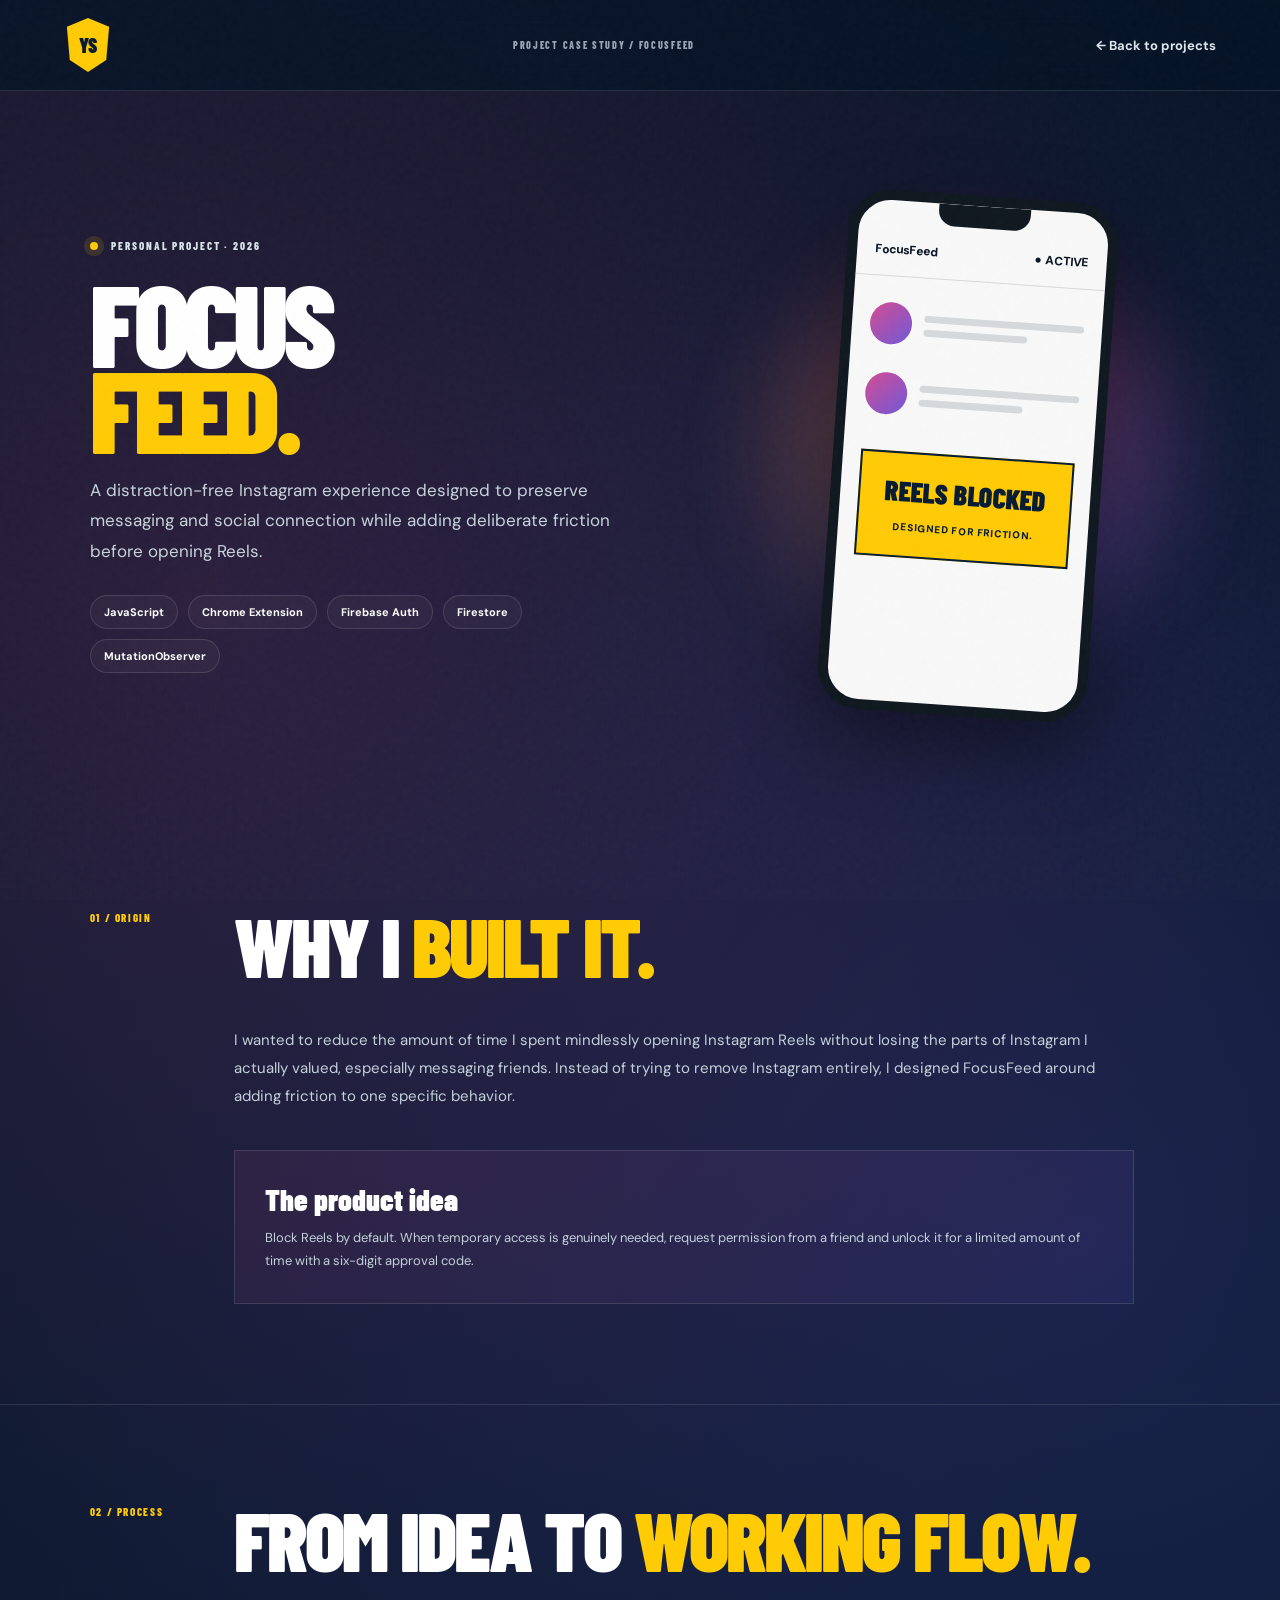
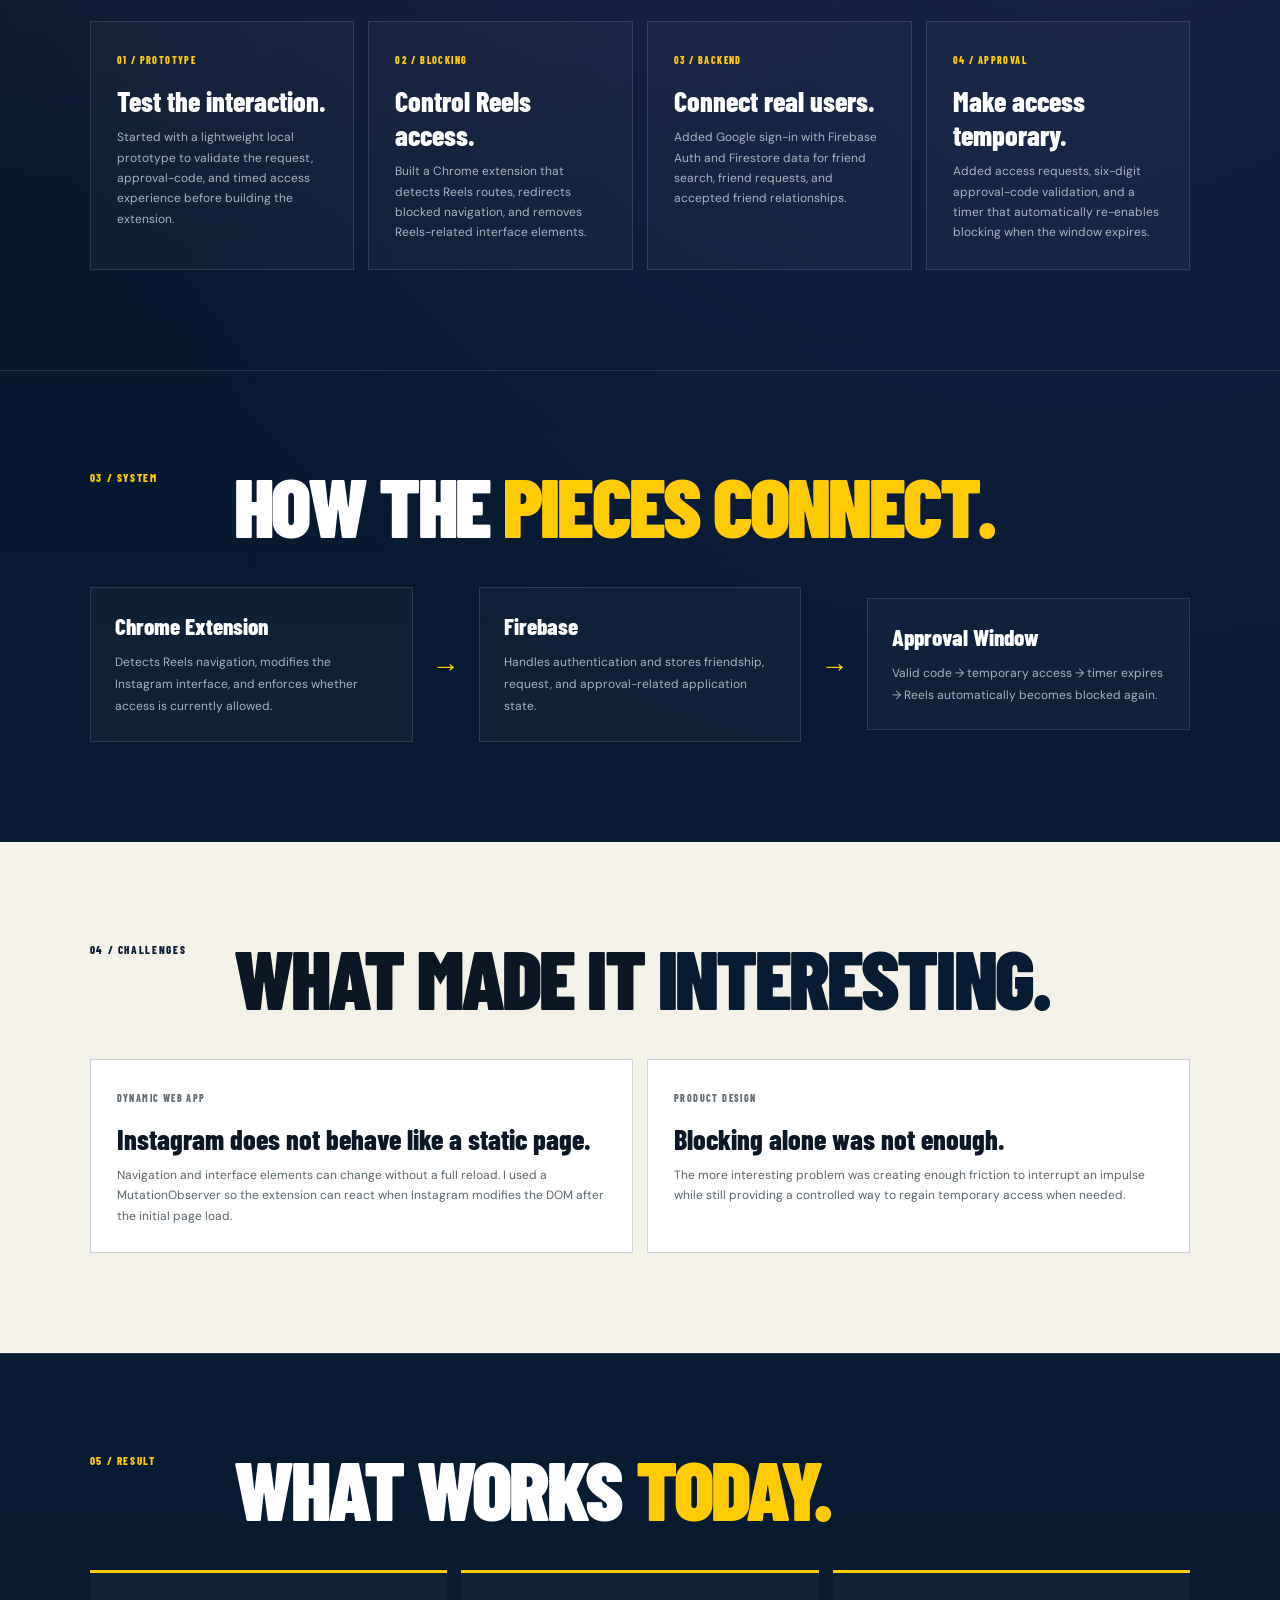
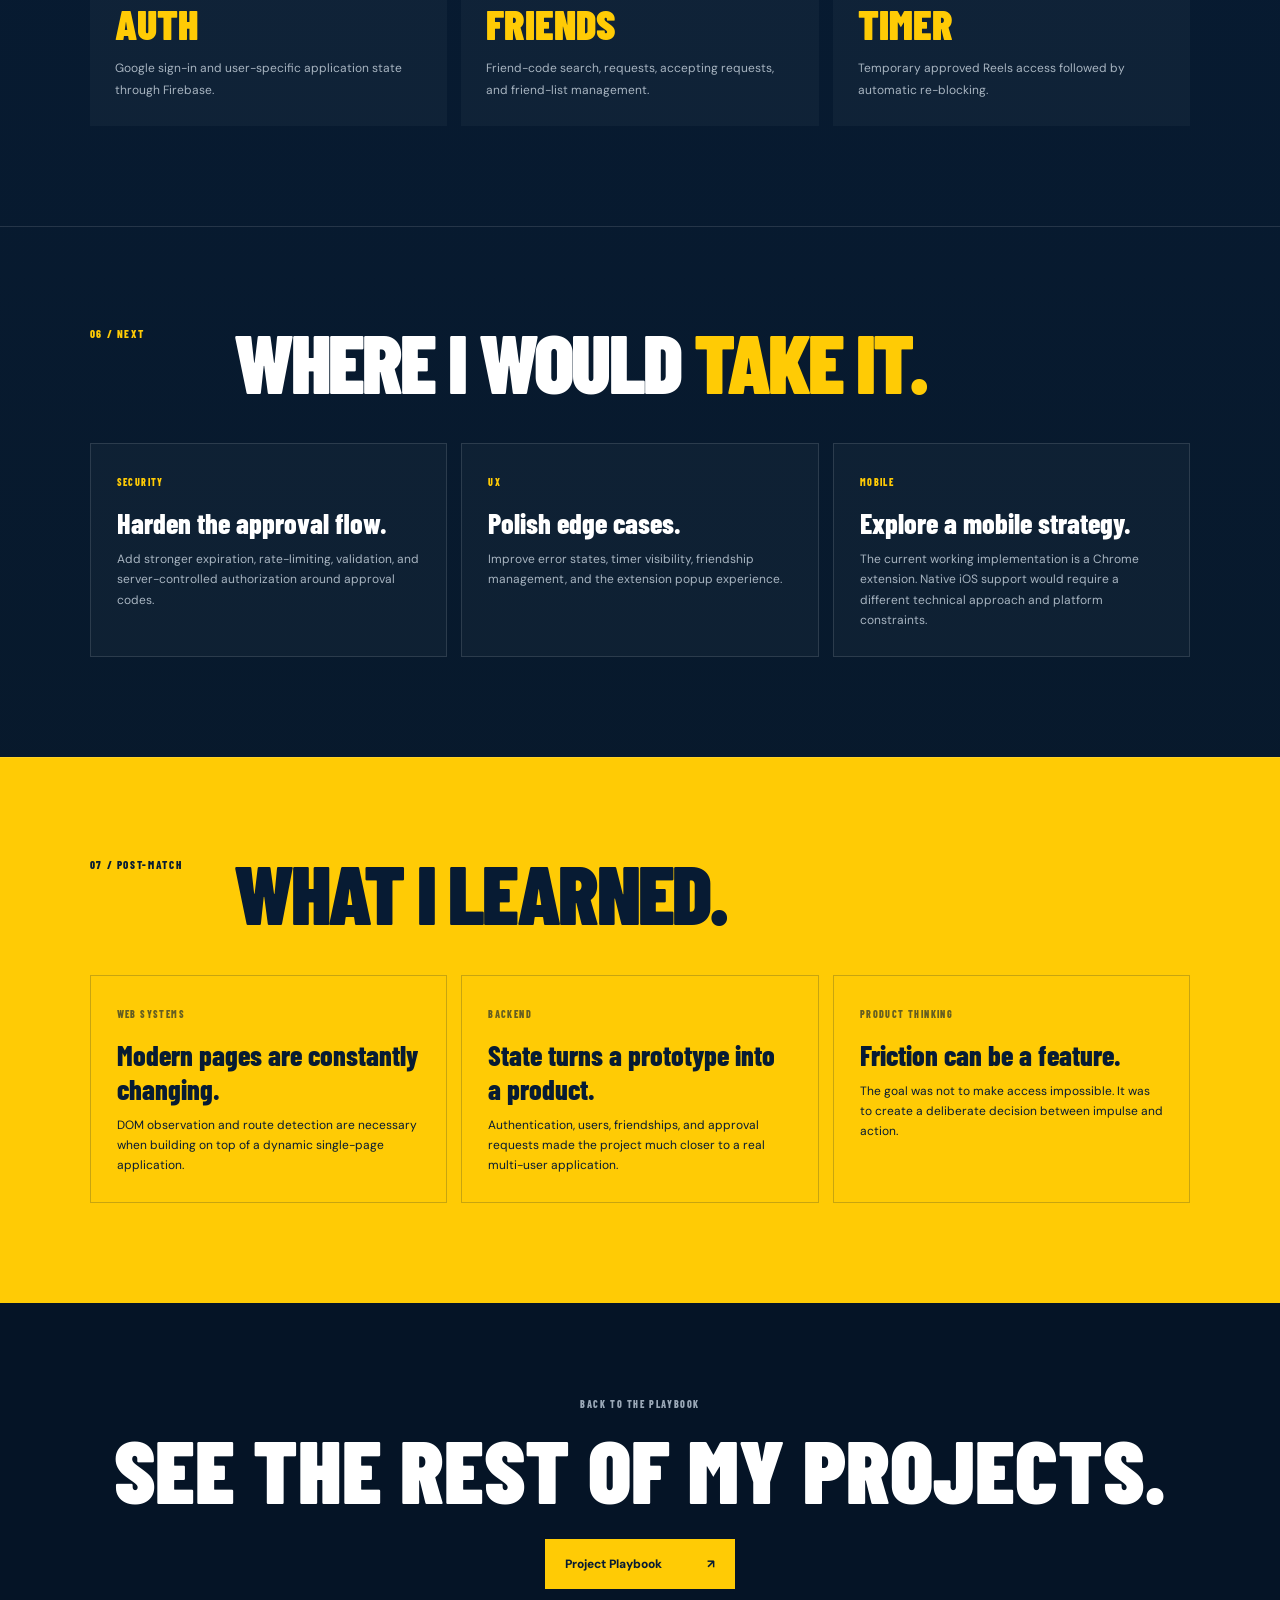
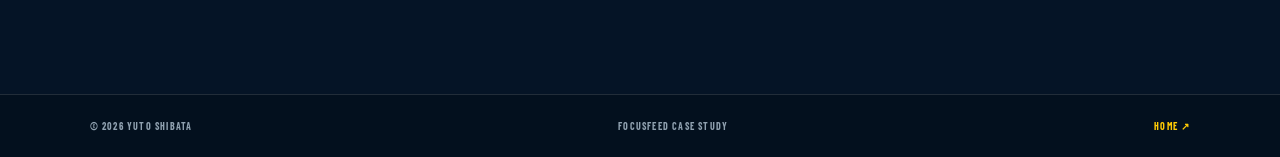
==== projects/focusfeed.html @ 42f1422a "Publishing website" ====
<!doctype html>
<html lang="en">
<head>
  <meta charset="UTF-8">

  <meta
    name="viewport"
    content="width=device-width, initial-scale=1.0"
  >

  <meta
    name="description"
    content="FocusFeed case study — a distraction-free Instagram experience by Yuto Shibata."
  >

  <title>FocusFeed | Yuto Shibata</title>

  <link
    rel="preconnect"
    href="https://fonts.googleapis.com"
  >

  <link
    rel="preconnect"
    href="https://fonts.gstatic.com"
    crossorigin
  >

  <link
    href="https://fonts.googleapis.com/css2?family=Barlow+Condensed:wght@500;600;700;800;900&family=DM+Sans:wght@400;500;600;700&display=swap"
    rel="stylesheet"
  >

  <link
    rel="stylesheet"
    href="project.css?v=1"
  >
</head>

<body class="focusfeed-page">
  <div class="page">

    <!-- =====================================================
         NAVIGATION
         ===================================================== -->

    <header class="nav-wrap">
      <nav>
        <a
          class="crest home-transition"
          href="../index.html"
          aria-label="Home"
        >
          YS
        </a>

        <div class="case-label">
          PROJECT CASE STUDY / FOCUSFEED
        </div>

        <a
          class="back-link home-transition"
          href="../index.html#projects"
        >
          ← Back to projects
        </a>
      </nav>
    </header>


    <main>

      <!-- ===================================================
           HERO
           =================================================== -->

      <section class="hero">
        <div class="reveal-left">
          <div class="kicker">
            PERSONAL PROJECT · 2026
          </div>

          <h1>
            FOCUS
            <span>FEED.</span>
          </h1>

          <p class="hero-copy">
            A distraction-free Instagram experience designed
            to preserve messaging and social connection while
            adding deliberate friction before opening Reels.
          </p>

          <div class="meta">
            <span>JavaScript</span>
            <span>Chrome Extension</span>
            <span>Firebase Auth</span>
            <span>Firestore</span>
            <span>MutationObserver</span>
          </div>
        </div>


        <div class="phone-wrap reveal-right">
          <div class="phone-glow"></div>

          <div class="phone">
            <div class="phone-header">
              <span>FocusFeed</span>
              <span>● ACTIVE</span>
            </div>

            <div class="phone-feed">
              <div class="feed-row">
                <div class="feed-avatar"></div>

                <div class="feed-lines">
                  <span></span>
                  <span></span>
                </div>
              </div>

              <div class="feed-row">
                <div class="feed-avatar"></div>

                <div class="feed-lines">
                  <span></span>
                  <span></span>
                </div>
              </div>

              <div class="blocked-panel">
                <strong>REELS BLOCKED</strong>
                <span>DESIGNED FOR FRICTION.</span>
              </div>
            </div>
          </div>
        </div>
      </section>


      <!-- ===================================================
           01 / ORIGIN
           =================================================== -->

      <section class="section">
        <div class="heading reveal">
          <div class="idx">01 / ORIGIN</div>

          <h2>
            WHY I <em>BUILT IT.</em>
          </h2>
        </div>

        <p class="prose reveal">
          I wanted to reduce the amount of time I spent
          mindlessly opening Instagram Reels without losing
          the parts of Instagram I actually valued, especially
          messaging friends. Instead of trying to remove
          Instagram entirely, I designed FocusFeed around
          adding friction to one specific behavior.
        </p>

        <div class="context reveal-scale">
          <b>The product idea</b>

          <p>
            Block Reels by default. When temporary access is
            genuinely needed, request permission from a friend
            and unlock it for a limited amount of time with a
            six-digit approval code.
          </p>
        </div>
      </section>


      <!-- ===================================================
           02 / PROCESS
           =================================================== -->

      <section class="section">
        <div class="heading reveal">
          <div class="idx">02 / PROCESS</div>

          <h2>
            FROM IDEA TO <em>WORKING FLOW.</em>
          </h2>
        </div>

        <div class="grid-4">
          <article class="card reveal-scale">
            <span>01 / PROTOTYPE</span>
            <h3>Test the interaction.</h3>

            <p>
              Started with a lightweight local prototype to
              validate the request, approval-code, and timed
              access experience before building the extension.
            </p>
          </article>

          <article class="card reveal-scale">
            <span>02 / BLOCKING</span>
            <h3>Control Reels access.</h3>

            <p>
              Built a Chrome extension that detects Reels
              routes, redirects blocked navigation, and removes
              Reels-related interface elements.
            </p>
          </article>

          <article class="card reveal-scale">
            <span>03 / BACKEND</span>
            <h3>Connect real users.</h3>

            <p>
              Added Google sign-in with Firebase Auth and
              Firestore data for friend search, friend
              requests, and accepted friend relationships.
            </p>
          </article>

          <article class="card reveal-scale">
            <span>04 / APPROVAL</span>
            <h3>Make access temporary.</h3>

            <p>
              Added access requests, six-digit approval-code
              validation, and a timer that automatically
              re-enables blocking when the window expires.
            </p>
          </article>
        </div>
      </section>


      <!-- ===================================================
           03 / SYSTEM
           =================================================== -->

      <section class="section">
        <div class="heading reveal">
          <div class="idx">03 / SYSTEM</div>

          <h2>
            HOW THE <em>PIECES CONNECT.</em>
          </h2>
        </div>

        <div class="flow">
          <div class="flow-box reveal-left">
            <b>Chrome Extension</b>

            <span>
              Detects Reels navigation, modifies the Instagram
              interface, and enforces whether access is
              currently allowed.
            </span>
          </div>

          <div class="arrow">→</div>

          <div class="flow-box reveal">
            <b>Firebase</b>

            <span>
              Handles authentication and stores friendship,
              request, and approval-related application state.
            </span>
          </div>

          <div class="arrow">→</div>

          <div class="flow-box reveal-right">
            <b>Approval Window</b>

            <span>
              Valid code → temporary access → timer expires →
              Reels automatically becomes blocked again.
            </span>
          </div>
        </div>
      </section>


      <!-- ===================================================
           04 / CHALLENGES
           =================================================== -->

      <section class="section light">
        <div class="inner">
          <div class="heading reveal">
            <div class="idx">04 / CHALLENGES</div>

            <h2>
              WHAT MADE IT <em>INTERESTING.</em>
            </h2>
          </div>

          <div class="grid-2">
            <article class="card reveal-left">
              <span>DYNAMIC WEB APP</span>

              <h3>
                Instagram does not behave like a static page.
              </h3>

              <p>
                Navigation and interface elements can change
                without a full reload. I used a
                MutationObserver so the extension can react
                when Instagram modifies the DOM after the
                initial page load.
              </p>
            </article>

            <article class="card reveal-right">
              <span>PRODUCT DESIGN</span>

              <h3>
                Blocking alone was not enough.
              </h3>

              <p>
                The more interesting problem was creating
                enough friction to interrupt an impulse while
                still providing a controlled way to regain
                temporary access when needed.
              </p>
            </article>
          </div>
        </div>
      </section>


      <!-- ===================================================
           05 / RESULT
           =================================================== -->

      <section class="section">
        <div class="heading reveal">
          <div class="idx">05 / RESULT</div>

          <h2>
            WHAT WORKS <em>TODAY.</em>
          </h2>
        </div>

        <div class="result-grid">
          <div class="metric reveal-scale">
            <strong>AUTH</strong>

            <span>
              Google sign-in and user-specific application
              state through Firebase.
            </span>
          </div>

          <div class="metric reveal-scale">
            <strong>FRIENDS</strong>

            <span>
              Friend-code search, requests, accepting
              requests, and friend-list management.
            </span>
          </div>

          <div class="metric reveal-scale">
            <strong>TIMER</strong>

            <span>
              Temporary approved Reels access followed by
              automatic re-blocking.
            </span>
          </div>
        </div>
      </section>


      <!-- ===================================================
           06 / NEXT
           =================================================== -->

      <section class="section">
        <div class="heading reveal">
          <div class="idx">06 / NEXT</div>

          <h2>
            WHERE I WOULD <em>TAKE IT.</em>
          </h2>
        </div>

        <div class="grid-3">
          <article class="card reveal-scale">
            <span>SECURITY</span>

            <h3>Harden the approval flow.</h3>

            <p>
              Add stronger expiration, rate-limiting,
              validation, and server-controlled authorization
              around approval codes.
            </p>
          </article>

          <article class="card reveal-scale">
            <span>UX</span>

            <h3>Polish edge cases.</h3>

            <p>
              Improve error states, timer visibility,
              friendship management, and the extension popup
              experience.
            </p>
          </article>

          <article class="card reveal-scale">
            <span>MOBILE</span>

            <h3>Explore a mobile strategy.</h3>

            <p>
              The current working implementation is a Chrome
              extension. Native iOS support would require a
              different technical approach and platform
              constraints.
            </p>
          </article>
        </div>
      </section>


      <!-- ===================================================
           07 / TAKEAWAYS
           =================================================== -->

      <section class="section takeaway">
        <div class="inner">
          <div class="heading reveal">
            <div class="idx">07 / POST-MATCH</div>

            <h2>
              WHAT I <em>LEARNED.</em>
            </h2>
          </div>

          <div class="grid-3">
            <article class="card reveal-scale">
              <span>WEB SYSTEMS</span>

              <h3>Modern pages are constantly changing.</h3>

              <p>
                DOM observation and route detection are
                necessary when building on top of a dynamic
                single-page application.
              </p>
            </article>

            <article class="card reveal-scale">
              <span>BACKEND</span>

              <h3>State turns a prototype into a product.</h3>

              <p>
                Authentication, users, friendships, and
                approval requests made the project much closer
                to a real multi-user application.
              </p>
            </article>

            <article class="card reveal-scale">
              <span>PRODUCT THINKING</span>

              <h3>Friction can be a feature.</h3>

              <p>
                The goal was not to make access impossible.
                It was to create a deliberate decision between
                impulse and action.
              </p>
            </article>
          </div>
        </div>
      </section>


      <!-- ===================================================
           BACK TO PROJECTS
           =================================================== -->

      <section class="next">
        <p>BACK TO THE PLAYBOOK</p>

        <h2>
          SEE THE REST OF MY PROJECTS.
        </h2>

        <a
          class="home-transition"
          href="../index.html#projects"
        >
          Project Playbook
          <span>↗</span>
        </a>
      </section>
    </main>


    <!-- =====================================================
         FOOTER
         ===================================================== -->

    <footer>
      <span>© 2026 YUTO SHIBATA</span>
      <span>FOCUSFEED CASE STUDY</span>

      <a
        class="home-transition"
        href="../index.html"
      >
        HOME ↗
      </a>
    </footer>
  </div>


  <!-- Reverse soccer-ball transition -->
  <div
    id="transition-ball"
    class="transition-ball"
    aria-hidden="true"
  >
    ⚽
  </div>


  <script src="project.js?v=1"></script>
</body>
</html>
---- projects/project.css ----
/* =========================================================
   YUTO SHIBATA — PROJECT CASE STUDIES
   Shared stylesheet for all project pages
   ========================================================= */


/* =========================================================
   1. DESIGN TOKENS
   ========================================================= */

:root {
  --navy: #071b33;
  --navy-dark: #051426;
  --navy-deep: #03101e;
  --maize: #ffcb05;
  --cream: #f4f1e8;
  --ink: #0b1725;
  --muted: #9aa8b7;
  --green: #174c3c;

  --line: rgba(255, 255, 255, 0.12);
  --panel: rgba(255, 255, 255, 0.035);

  --accent-1: #3b82f6;
  --accent-2: #7c5ce0;
  --accent-3: #e58b4f;
}


/* Page-specific accent themes */
.focusfeed-page {
  --accent-1: #d54b92;
  --accent-2: #6f59d9;
  --accent-3: #e58b4f;
}

.image-page {
  --accent-1: #3b82f6;
  --accent-2: #7c5ce0;
  --accent-3: #5e9cf6;
}

.icu-page {
  --accent-1: #35a987;
  --accent-2: #4d87d9;
  --accent-3: #8bc5b3;
}

.lc2k-page {
  --accent-1: #ffcb05;
  --accent-2: #4d87d9;
  --accent-3: #89a8c7;
}


/* =========================================================
   2. RESET / GLOBAL
   ========================================================= */

* {
  box-sizing: border-box;
}

html {
  scroll-behavior: smooth;
}

body {
  margin: 0;
  overflow-x: hidden;

  background:
    radial-gradient(
      circle at 15% 12%,
      color-mix(in srgb, var(--accent-1) 18%, transparent),
      transparent 28%
    ),
    radial-gradient(
      circle at 85% 25%,
      color-mix(in srgb, var(--accent-2) 18%, transparent),
      transparent 30%
    ),
    linear-gradient(
      180deg,
      var(--navy-dark) 0%,
      var(--navy) 55%,
      #081827 100%
    );

  color: white;
  font-family: "DM Sans", sans-serif;
}

body::before {
  content: "";
  position: fixed;
  inset: 0;
  z-index: 0;
  pointer-events: none;

  opacity: 0.18;

  background-image:
    linear-gradient(
      rgba(255, 255, 255, 0.025) 1px,
      transparent 1px
    ),
    linear-gradient(
      90deg,
      rgba(255, 255, 255, 0.025) 1px,
      transparent 1px
    );

  background-size: 54px 54px;
}

body::after {
  content: "";
  position: fixed;
  inset: 0;
  z-index: 30;
  pointer-events: none;

  opacity: 0.025;

  background-image: url("data:image/svg+xml,%3Csvg viewBox='0 0 180 180' xmlns='http://www.w3.org/2000/svg'%3E%3Cfilter id='n'%3E%3CfeTurbulence type='fractalNoise' baseFrequency='.85' numOctaves='3' stitchTiles='stitch'/%3E%3C/filter%3E%3Crect width='100%25' height='100%25' filter='url(%23n)'/%3E%3C/svg%3E");
}

a {
  color: inherit;
}

.page {
  position: relative;
  z-index: 1;
}


/* =========================================================
   3. NAVIGATION
   ========================================================= */

.nav-wrap {
  position: sticky;
  top: 0;
  z-index: 20;

  width: 100%;
  padding: 18px 5vw;

  border-bottom: 1px solid var(--line);
  background: rgba(5, 20, 38, 0.72);
  backdrop-filter: blur(14px);
}

nav {
  max-width: 1440px;
  margin: auto;

  display: flex;
  align-items: center;
  justify-content: space-between;
  gap: 24px;
}

.crest {
  width: 48px;
  height: 54px;

  display: grid;
  place-items: center;

  background: var(--maize);
  color: var(--navy);

  clip-path: polygon(
    50% 0,
    94% 16%,
    88% 78%,
    50% 100%,
    12% 78%,
    6% 16%
  );

  text-decoration: none;
  font: 900 20px "Barlow Condensed";

  transition: transform 0.2s ease;
}

.crest:hover {
  transform: translateY(-2px) rotate(-2deg);
}

.case-label {
  color: var(--muted);
  font: 800 10px "Barlow Condensed";
  letter-spacing: 0.17em;
  text-align: center;
}

.back-link {
  color: #dce6ef;
  text-decoration: none;
  font-size: 13px;
  font-weight: 700;

  transition:
    color 0.2s ease,
    transform 0.2s ease;
}

.back-link:hover {
  color: var(--maize);
  transform: translateX(-3px);
}


/* =========================================================
   4. HERO
   ========================================================= */

.hero {
  max-width: 1440px;
  min-height: 700px;
  margin: auto;
  padding: 105px 7vw 95px;

  display: grid;
  grid-template-columns: 1.12fr 0.88fr;
  align-items: center;
  gap: 7vw;
}

.kicker {
  color: #d8e2ec;
  font: 800 11px "Barlow Condensed";
  letter-spacing: 0.17em;
}

.kicker::before {
  content: "";

  display: inline-block;

  width: 8px;
  height: 8px;
  margin-right: 10px;

  border-radius: 50%;
  background: var(--maize);
  box-shadow: 0 0 0 6px rgba(255, 203, 5, 0.12);
}

.hero h1 {
  margin: 28px 0 24px;

  font: 900 clamp(78px, 9vw, 145px) / 0.74 "Barlow Condensed";
  letter-spacing: -0.05em;
  text-transform: uppercase;
}

.hero h1 span {
  display: block;
  color: var(--maize);
}

.hero-copy {
  max-width: 700px;

  color: #c8d3de;
  font-size: 17px;
  line-height: 1.8;
}

.meta {
  display: flex;
  flex-wrap: wrap;
  gap: 10px;

  margin-top: 28px;
}

.meta span {
  padding: 9px 13px;

  border: 1px solid var(--line);
  border-radius: 30px;

  background: var(--panel);

  font-size: 11px;
  font-weight: 700;
}


/* =========================================================
   5. SHARED HERO VISUAL
   ========================================================= */

.project-visual {
  position: relative;
  min-height: 470px;
  overflow: hidden;

  display: grid;
  place-items: center;

  padding: 28px;

  border: 1px solid var(--line);
  background: rgba(255, 255, 255, 0.025);
}

.project-visual::before {
  content: "";

  position: absolute;

  width: 370px;
  height: 370px;

  border-radius: 50%;

  background: radial-gradient(
    circle,
    color-mix(in srgb, var(--accent-1) 24%, transparent),
    transparent 66%
  );
}

.visual-card {
  position: relative;
  z-index: 1;

  width: min(420px, 100%);
  padding: 28px;

  background: #f6f3ea;
  color: var(--ink);

  box-shadow: 16px 18px 0 rgba(0, 0, 0, 0.22);
}

.visual-card .mini {
  color: #607080;
  font: 800 10px "Barlow Condensed";
  letter-spacing: 0.14em;
}

.visual-card h3 {
  margin: 15px 0 10px;
  font: 900 38px "Barlow Condensed";
}

.visual-card p {
  margin: 0;

  color: #53616b;
  font-size: 12px;
  line-height: 1.7;
}


/* =========================================================
   6. FOCUSFEED HERO VISUAL
   ========================================================= */

.phone-wrap {
  position: relative;
  min-height: 500px;

  display: grid;
  place-items: center;
}

.phone-glow {
  position: absolute;

  width: 390px;
  height: 390px;

  border-radius: 50%;

  background: conic-gradient(
    from 30deg,
    color-mix(in srgb, var(--accent-1) 55%, transparent),
    color-mix(in srgb, var(--accent-2) 48%, transparent),
    color-mix(in srgb, var(--accent-3) 38%, transparent),
    color-mix(in srgb, var(--accent-1) 55%, transparent)
  );

  filter: blur(48px);
  opacity: 0.7;
}

.phone {
  position: relative;
  z-index: 1;

  width: 270px;
  height: 520px;
  overflow: hidden;

  border: 10px solid #101820;
  border-radius: 42px;

  background: #f8f8f8;
  color: var(--ink);

  box-shadow: 0 30px 80px rgba(0, 0, 0, 0.42);

  transform: rotate(4deg);
}

.phone::before {
  content: "";

  position: absolute;
  left: 50%;
  top: 0;

  width: 92px;
  height: 22px;

  border-radius: 0 0 16px 16px;
  background: #101820;

  transform: translateX(-50%);
}

.phone-header {
  height: 76px;
  padding: 33px 18px 10px;

  display: flex;
  align-items: center;
  justify-content: space-between;

  border-bottom: 1px solid #d9d9d9;

  font: 800 12px "DM Sans";
}

.phone-feed {
  padding: 18px;
}

.feed-row {
  height: 58px;
  margin-bottom: 12px;

  display: grid;
  grid-template-columns: 42px 1fr;
  align-items: center;
  gap: 12px;
}

.feed-avatar {
  width: 42px;
  height: 42px;

  border-radius: 50%;

  background: linear-gradient(
    135deg,
    var(--accent-1),
    var(--accent-2)
  );
}

.feed-lines {
  display: grid;
  gap: 7px;
}

.feed-lines span {
  display: block;
  height: 7px;

  border-radius: 8px;
  background: #d6d9db;
}

.feed-lines span:last-child {
  width: 65%;
}

.blocked-panel {
  margin-top: 28px;
  padding: 20px 16px;

  border: 2px solid var(--navy);
  background: var(--maize);

  text-align: center;
}

.blocked-panel strong {
  display: block;
  margin-bottom: 7px;

  color: var(--navy);

  font: 900 28px "Barlow Condensed";
}

.blocked-panel span {
  color: var(--navy);
  font-size: 10px;
  font-weight: 800;
  letter-spacing: 0.08em;
}


/* =========================================================
   7. IMAGE CLASSIFICATION HERO VISUAL
   ========================================================= */

.model-comparison {
  display: grid;
  gap: 18px;
  margin-top: 22px;
}

.model-row {
  display: grid;
  grid-template-columns: 70px 1fr 46px;
  align-items: center;
  gap: 12px;
}

.model-row b {
  font: 800 13px "Barlow Condensed";
}

.model-bar {
  height: 10px;
  overflow: hidden;

  border-radius: 10px;
  background: #d9e1e6;
}

.model-bar span {
  display: block;
  height: 100%;

  border-radius: inherit;

  background: linear-gradient(
    90deg,
    var(--accent-1),
    var(--accent-2)
  );
}

.model-row:first-child .model-bar span {
  width: 97%;
}

.model-row:nth-child(2) .model-bar span {
  width: 70%;
}

.model-row em {
  color: #5b6974;
  font-size: 10px;
  font-style: normal;
  font-weight: 800;
}


/* =========================================================
   8. ICU HERO VISUAL
   ========================================================= */

.signal {
  position: relative;

  height: 120px;
  margin: 24px 0 20px;

  border-top: 1px solid #d8dddd;
  border-bottom: 1px solid #d8dddd;

  background:
    linear-gradient(
      90deg,
      transparent 0 9%,
      #e5e8e9 9% 10%,
      transparent 10% 19%,
      #e5e8e9 19% 20%,
      transparent 20% 29%,
      #e5e8e9 29% 30%,
      transparent 30%
    );
}

.signal-line {
  position: absolute;
  left: 0;
  right: 0;
  top: 50%;

  height: 3px;

  background: linear-gradient(
    90deg,
    var(--accent-1) 0 12%,
    transparent 12% 15%,
    var(--accent-1) 15% 26%,
    transparent 26% 29%,
    var(--accent-2) 29% 52%,
    transparent 52% 55%,
    var(--accent-1) 55% 72%,
    transparent 72% 75%,
    var(--accent-2) 75% 100%
  );

  transform: translateY(-50%);
}

.signal-points {
  display: grid;
  grid-template-columns: repeat(3, 1fr);
  gap: 9px;
}

.signal-points span {
  padding: 10px 8px;

  border: 1px solid #d3d8d9;

  color: #5e6970;

  font-size: 9px;
  font-weight: 800;
  text-align: center;
}


/* =========================================================
   9. LC-2K HERO VISUAL
   ========================================================= */

.terminal {
  padding: 0;

  background: #07131f;
  color: #d8e4ed;

  border: 1px solid #22384a;

  box-shadow: 16px 18px 0 rgba(0, 0, 0, 0.22);
}

.terminal-top {
  padding: 12px 14px;

  border-bottom: 1px solid #22384a;

  color: #8ea0ae;
  font-size: 10px;
  font-weight: 800;
}

.terminal-body {
  padding: 24px;

  font-family: "DM Mono", "Courier New", monospace;
  font-size: 12px;
  line-height: 1.9;
}

.terminal-body .prompt {
  color: var(--maize);
}

.terminal-body .dim {
  color: #7d93a5;
}

.terminal-body .ok {
  color: #7ad7b4;
}


/* =========================================================
   10. CONTENT SECTIONS
   ========================================================= */

.section {
  max-width: 1440px;
  margin: auto;
  padding: 100px 7vw;
}

.section + .section {
  border-top: 1px solid var(--line);
}

.heading {
  display: grid;
  grid-template-columns: 120px 1fr;
  gap: 24px;

  margin-bottom: 48px;
}

.idx {
  color: var(--maize);
  font: 800 11px "Barlow Condensed";
  letter-spacing: 0.15em;
}

.heading h2 {
  margin: 0;

  font: 900 clamp(50px, 6.5vw, 90px) / 0.82 "Barlow Condensed";
  letter-spacing: -0.035em;
  text-transform: uppercase;
}

.heading h2 em {
  color: var(--maize);
  font-style: normal;
}

.prose {
  max-width: 900px;
  margin-left: 144px;

  color: #c4d0db;
  font-size: 15px;
  line-height: 1.85;
}

.context {
  max-width: 900px;
  margin: 40px 0 0 144px;
  padding: 30px;

  border: 1px solid var(--line);

  background: linear-gradient(
    135deg,
    color-mix(in srgb, var(--accent-1) 9%, transparent),
    color-mix(in srgb, var(--accent-2) 9%, transparent)
  );
}

.context b {
  display: block;
  margin-bottom: 10px;

  font: 900 30px "Barlow Condensed";
}

.context p {
  margin: 0;

  color: #c4d0db;
  font-size: 13px;
  line-height: 1.75;
}


/* =========================================================
   11. CONTENT CARDS / GRIDS
   ========================================================= */

.grid-2,
.grid-3,
.grid-4 {
  display: grid;
  gap: 14px;
  margin-top: 38px;
}

.grid-2 {
  grid-template-columns: repeat(2, 1fr);
}

.grid-3 {
  grid-template-columns: repeat(3, 1fr);
}

.grid-4 {
  grid-template-columns: repeat(4, 1fr);
}

.card {
  min-height: 180px;
  padding: 26px;

  border: 1px solid var(--line);
  background: rgba(255, 255, 255, 0.03);
}

.card > span {
  color: var(--maize);
  font: 800 10px "Barlow Condensed";
  letter-spacing: 0.14em;
}

.card h3 {
  margin: 15px 0 9px;
  font: 800 28px "Barlow Condensed";
}

.card p {
  margin: 0;

  color: #a8b5c1;
  font-size: 12px;
  line-height: 1.7;
}


/* =========================================================
   12. FLOW / ARCHITECTURE
   ========================================================= */

.flow {
  display: grid;
  grid-template-columns: 1fr 46px 1fr 46px 1fr;
  align-items: center;
  gap: 10px;

  margin-top: 38px;
}

.flow-box {
  min-height: 130px;
  padding: 24px;

  border: 1px solid var(--line);
  background: rgba(255, 255, 255, 0.03);
}

.flow-box b {
  display: block;
  margin-bottom: 10px;

  font: 800 23px "Barlow Condensed";
}

.flow-box span {
  color: #a7b4c0;
  font-size: 12px;
  line-height: 1.6;
}

.arrow {
  color: var(--maize);

  font: 900 28px "Barlow Condensed";
  text-align: center;
}


/* =========================================================
   13. LIGHT SECTION
   ========================================================= */

.light {
  max-width: none;

  background: var(--cream);
  color: var(--ink);
}

.light .inner {
  max-width: 1440px;
  margin: auto;
}

.light .idx,
.light .heading h2 em {
  color: var(--navy);
}

.light .card {
  border-color: #cdd2d4;
  background: white;
}

.light .card > span {
  color: #66717b;
}

.light .card p {
  color: #59656d;
}


/* =========================================================
   14. RESULTS / METRICS
   ========================================================= */

.result-grid {
  display: grid;
  grid-template-columns: repeat(3, 1fr);
  gap: 14px;

  margin-top: 38px;
}

.metric {
  padding: 25px;

  border-top: 3px solid var(--maize);

  background: rgba(255, 255, 255, 0.035);
}

.metric strong {
  display: block;
  margin-bottom: 8px;

  color: var(--maize);

  font: 900 42px "Barlow Condensed";
}

.metric span {
  color: #a8b5c1;
  font-size: 12px;
  line-height: 1.6;
}


/* =========================================================
   15. TAKEAWAY SECTION
   ========================================================= */

.takeaway {
  max-width: none;

  background: var(--maize);
  color: var(--navy);
}

.takeaway .inner {
  max-width: 1440px;
  margin: auto;
}

.takeaway .idx,
.takeaway .heading h2 em {
  color: var(--navy);
}

.takeaway .card {
  border-color: rgba(7, 27, 51, 0.22);
  background: var(--maize);
}

.takeaway .card > span {
  color: rgba(7, 27, 51, 0.62);
}

.takeaway .card p {
  color: var(--navy);
}


/* =========================================================
   16. NEXT PROJECTS CTA
   ========================================================= */

.next {
  padding: 85px 7vw 105px;

  background: var(--navy-dark);

  text-align: center;
}

.next p {
  color: var(--muted);

  font: 800 10px "Barlow Condensed";
  letter-spacing: 0.16em;
}

.next h2 {
  margin: 22px 0 34px;

  font: 900 clamp(54px, 7vw, 94px) / 0.82 "Barlow Condensed";
}

.next a {
  display: inline-flex;
  gap: 45px;

  padding: 17px 20px;

  background: var(--maize);
  color: var(--navy);

  text-decoration: none;
  font-size: 12px;
  font-weight: 800;

  transition: transform 0.2s ease;
}

.next a:hover {
  transform: translateY(-3px);
}


/* =========================================================
   17. FOOTER
   ========================================================= */

footer {
  padding: 25px 7vw;

  display: flex;
  justify-content: space-between;
  flex-wrap: wrap;
  gap: 20px;

  border-top: 1px solid var(--line);
  background: var(--navy-deep);

  color: #8fa0af;

  font: 700 10px "Barlow Condensed";
  letter-spacing: 0.12em;
}

footer a {
  color: var(--maize);
  text-decoration: none;
}


/* =========================================================
   18. SCROLL REVEALS
   ========================================================= */

.reveal,
.reveal-left,
.reveal-right,
.reveal-scale {
  opacity: 0;

  transition:
    opacity 1.2s ease,
    transform 1.2s cubic-bezier(0.2, 0.8, 0.2, 1);
}

.reveal {
  transform: translateY(60px);
}

.reveal-left {
  transform: translateX(-90px);
}

.reveal-right {
  transform: translateX(90px);
}

.reveal-scale {
  transform: scale(0.9);
}

.reveal.visible,
.reveal-left.visible,
.reveal-right.visible,
.reveal-scale.visible {
  opacity: 1;
  transform: none;
}


/* =========================================================
   19. REVERSE SOCCER-BALL TRANSITION
   ========================================================= */

/*
   Project page -> homepage:
   ball travels right to left.
*/

.transition-ball {
  position: fixed;
  right: -80px;
  bottom: 40px;
  z-index: 9999;

  font-size: 52px;

  pointer-events: none;
  opacity: 0;
}

.transition-ball.kick-back {
  opacity: 1;

  animation:
    kickBack 1.4s cubic-bezier(0.3, 0.7, 0.4, 1)
    forwards;
}

@keyframes kickBack {
  0% {
    right: -80px;
    bottom: 40px;

    transform:
      rotate(0deg)
      scale(0.8);
  }

  45% {
    bottom: 220px;

    transform:
      rotate(-360deg)
      scale(1.15);
  }

  100% {
    right: calc(100vw + 80px);
    bottom: 40px;

    transform:
      rotate(-900deg)
      scale(0.8);
  }
}


/* =========================================================
   20. RESPONSIVE
   ========================================================= */

@media (max-width: 950px) {
  .hero {
    grid-template-columns: 1fr;
  }

  .heading {
    grid-template-columns: 1fr;
  }

  .prose,
  .context {
    margin-left: 0;
  }

  .grid-4,
  .grid-3 {
    grid-template-columns: repeat(2, 1fr);
  }

  .flow {
    grid-template-columns: 1fr;
  }

  .arrow {
    transform: rotate(90deg);
  }

  .result-grid {
    grid-template-columns: 1fr;
  }
}


@media (max-width: 650px) {
  .case-label {
    display: none;
  }

  .hero {
    padding-left: 6vw;
    padding-right: 6vw;
  }

  .hero h1 {
    font-size: 72px;
  }

  .section {
    padding: 78px 6vw;
  }

  .grid-4,
  .grid-3,
  .grid-2 {
    grid-template-columns: 1fr;
  }

  .reveal-left {
    transform: translateX(-35px);
  }

  .reveal-right {
    transform: translateX(35px);
  }
}


/* =========================================================
   21. REDUCED MOTION
   ========================================================= */

@media (prefers-reduced-motion: reduce) {
  html {
    scroll-behavior: auto;
  }

  .reveal,
  .reveal-left,
  .reveal-right,
  .reveal-scale {
    opacity: 1;
    transform: none;
    transition: none;
  }

  .transition-ball {
    display: none;
  }
}
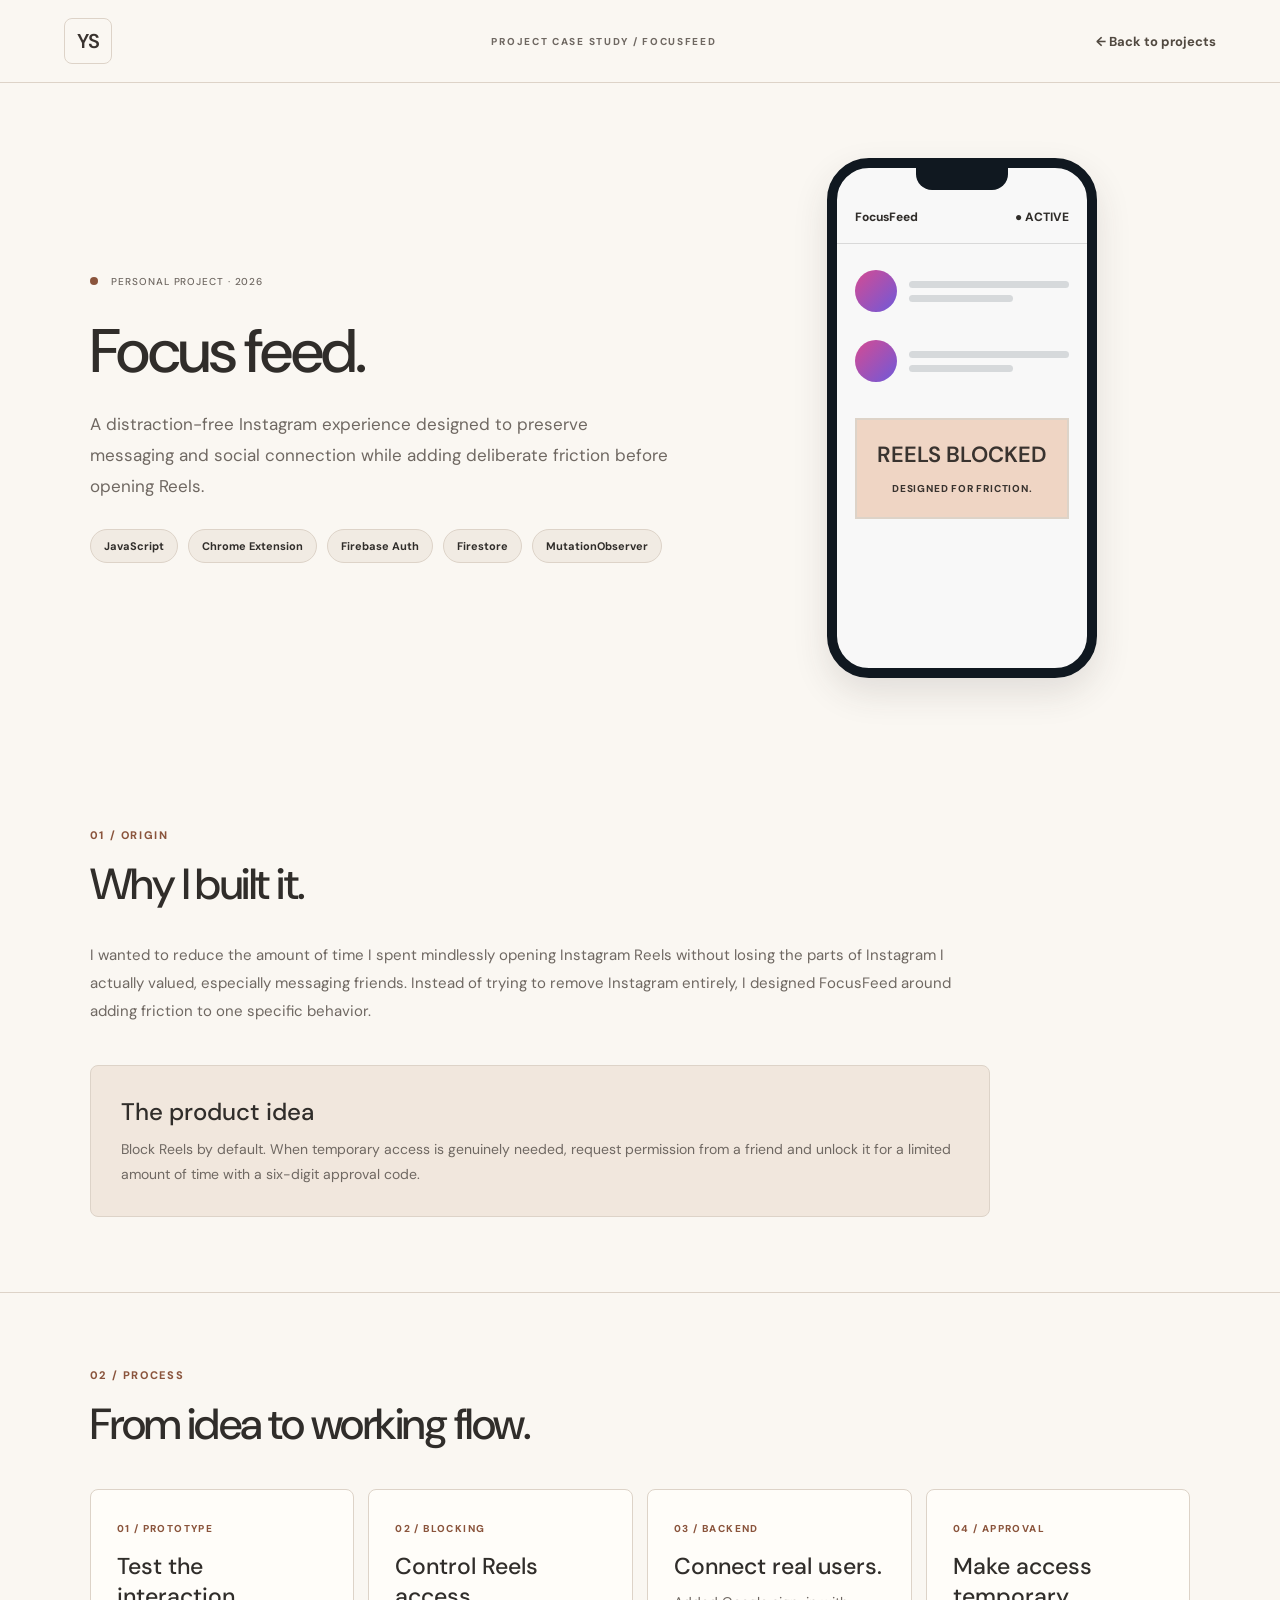
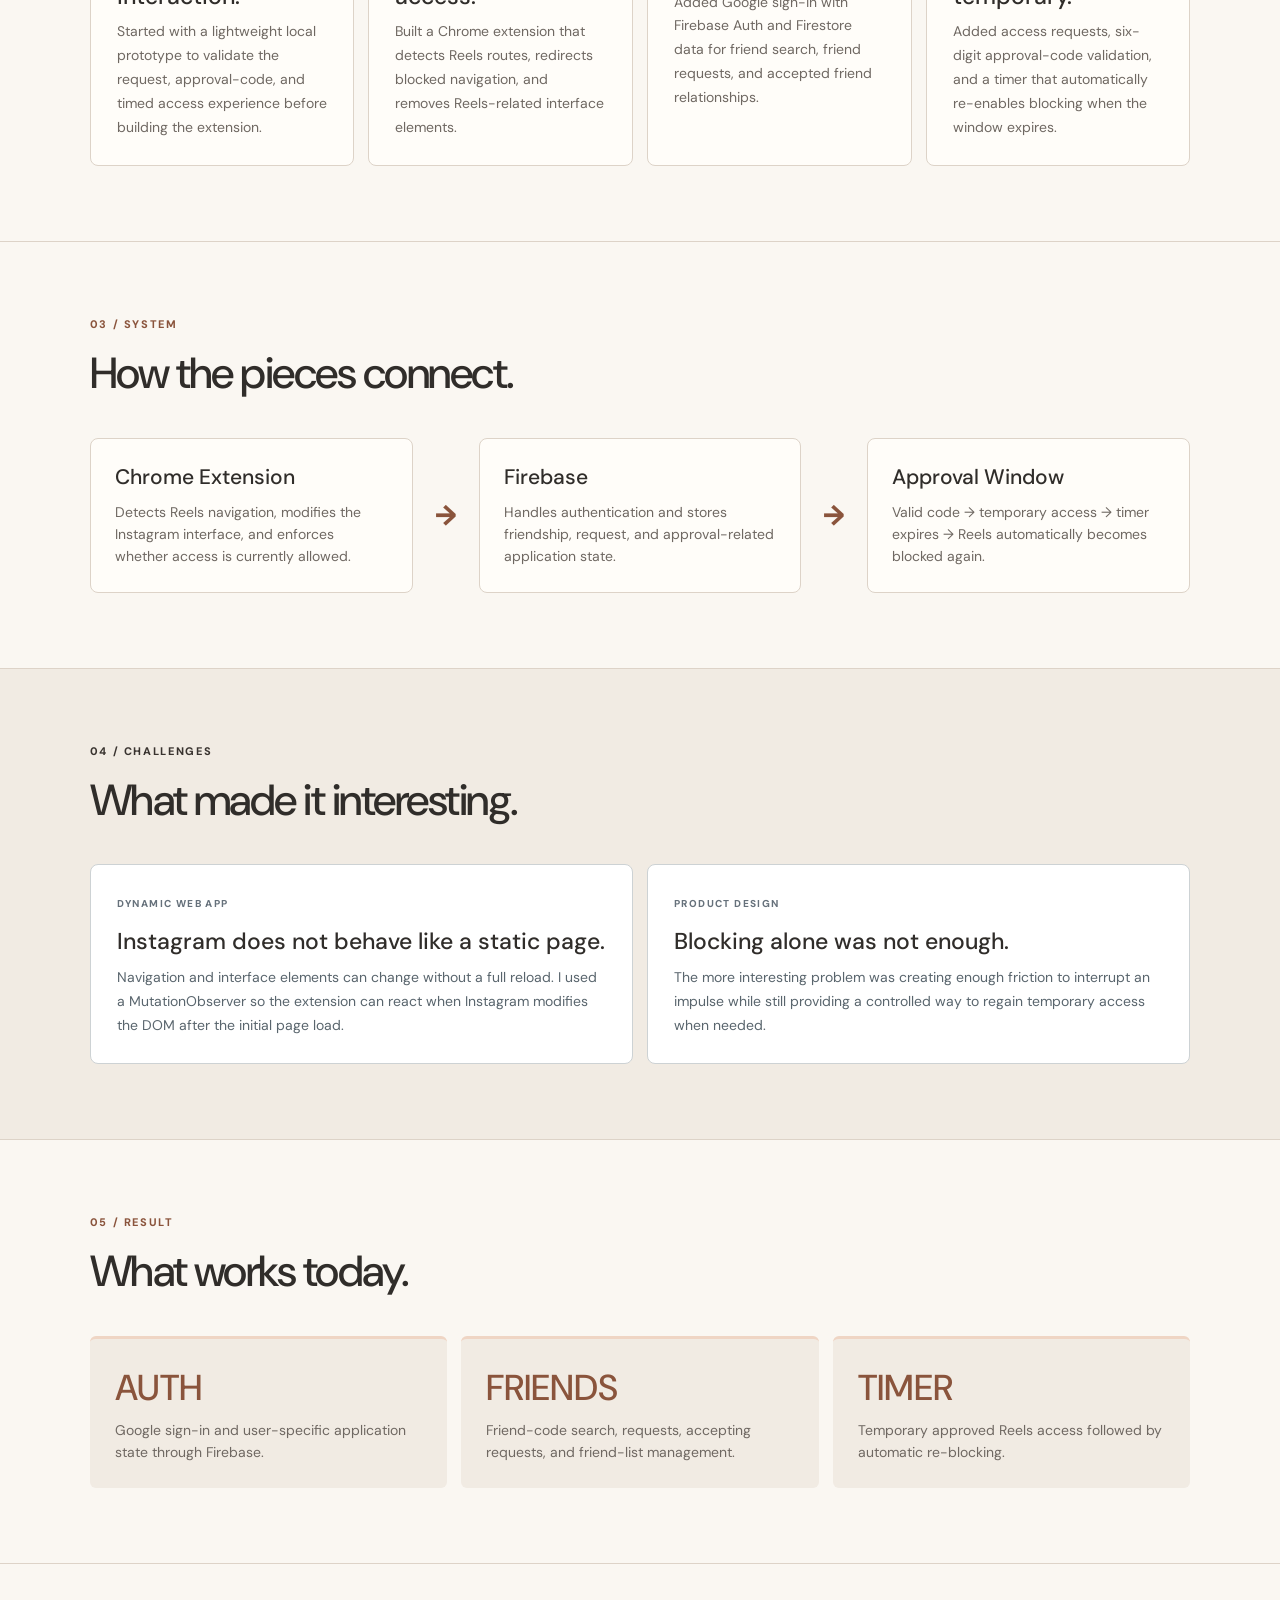
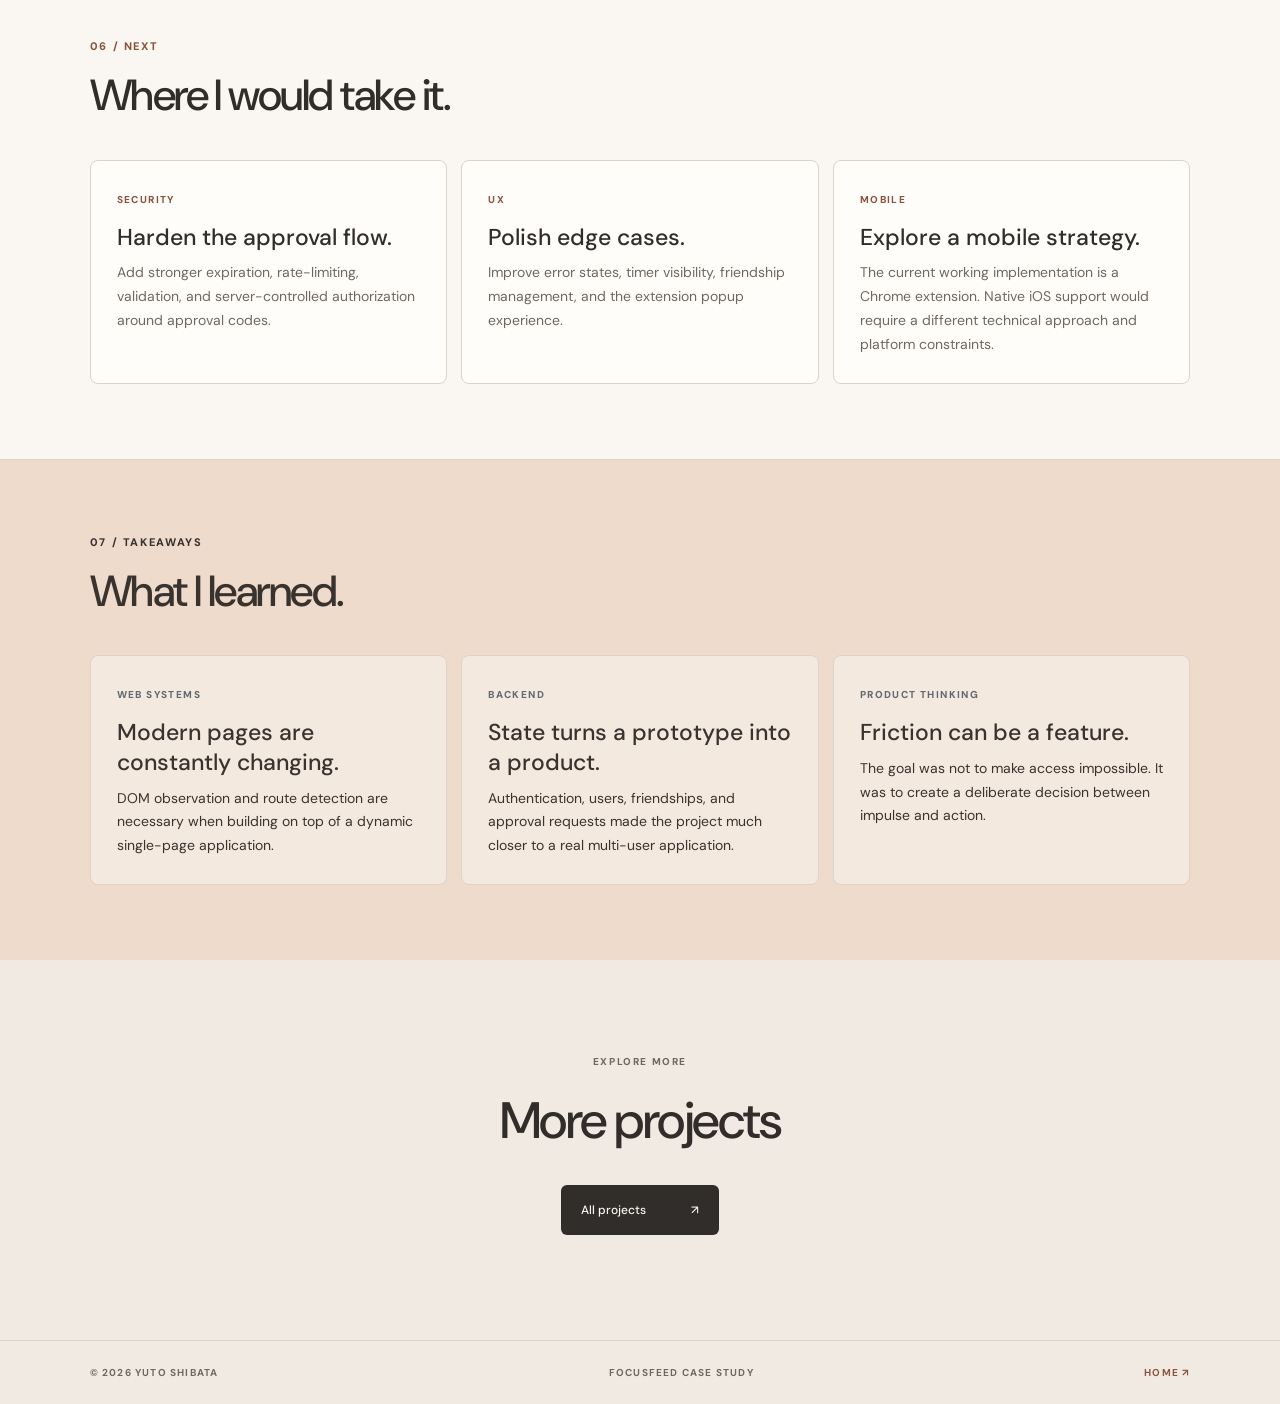
==== commit da47d7c3: "Changed to more buisness casual" ====
--- a/projects/focusfeed.html
+++ b/projects/focusfeed.html
@@ -27,13 +27,13 @@
   >
 
   <link
-    href="https://fonts.googleapis.com/css2?family=Barlow+Condensed:wght@500;600;700;800;900&family=DM+Sans:wght@400;500;600;700&display=swap"
+    href="https://fonts.googleapis.com/css2?family=DM+Sans:wght@400;500;600;700&display=swap"
     rel="stylesheet"
   >
 
   <link
     rel="stylesheet"
-    href="project.css?v=1"
+    href="project.css?v=2"
   >
 </head>
 
@@ -80,10 +80,7 @@
             PERSONAL PROJECT · 2026
           </div>
 
-          <h1>
-            FOCUS
-            <span>FEED.</span>
-          </h1>
+          <h1>Focus feed.</h1>
 
           <p class="hero-copy">
             A distraction-free Instagram experience designed
@@ -147,9 +144,7 @@
         <div class="heading reveal">
           <div class="idx">01 / ORIGIN</div>
 
-          <h2>
-            WHY I <em>BUILT IT.</em>
-          </h2>
+          <h2>Why I built it.</h2>
         </div>
 
         <p class="prose reveal">
@@ -182,9 +177,7 @@
         <div class="heading reveal">
           <div class="idx">02 / PROCESS</div>
 
-          <h2>
-            FROM IDEA TO <em>WORKING FLOW.</em>
-          </h2>
+          <h2>From idea to working flow.</h2>
         </div>
 
         <div class="grid-4">
@@ -243,9 +236,7 @@
         <div class="heading reveal">
           <div class="idx">03 / SYSTEM</div>
 
-          <h2>
-            HOW THE <em>PIECES CONNECT.</em>
-          </h2>
+          <h2>How the pieces connect.</h2>
         </div>
 
         <div class="flow">
@@ -293,9 +284,7 @@
           <div class="heading reveal">
             <div class="idx">04 / CHALLENGES</div>
 
-            <h2>
-              WHAT MADE IT <em>INTERESTING.</em>
-            </h2>
+            <h2>What made it interesting.</h2>
           </div>
 
           <div class="grid-2">
@@ -342,9 +331,7 @@
         <div class="heading reveal">
           <div class="idx">05 / RESULT</div>
 
-          <h2>
-            WHAT WORKS <em>TODAY.</em>
-          </h2>
+          <h2>What works today.</h2>
         </div>
 
         <div class="result-grid">
@@ -386,9 +373,7 @@
         <div class="heading reveal">
           <div class="idx">06 / NEXT</div>
 
-          <h2>
-            WHERE I WOULD <em>TAKE IT.</em>
-          </h2>
+          <h2>Where I would take it.</h2>
         </div>
 
         <div class="grid-3">
@@ -439,11 +424,9 @@
       <section class="section takeaway">
         <div class="inner">
           <div class="heading reveal">
-            <div class="idx">07 / POST-MATCH</div>
-
-            <h2>
-              WHAT I <em>LEARNED.</em>
-            </h2>
+            <div class="idx">07 / TAKEAWAYS</div>
+
+            <h2>What I learned.</h2>
           </div>
 
           <div class="grid-3">
@@ -492,17 +475,15 @@
            =================================================== -->
 
       <section class="next">
-        <p>BACK TO THE PLAYBOOK</p>
-
-        <h2>
-          SEE THE REST OF MY PROJECTS.
-        </h2>
+        <p>EXPLORE MORE</p>
+
+        <h2>More projects</h2>
 
         <a
           class="home-transition"
           href="../index.html#projects"
         >
-          Project Playbook
+          All projects
           <span>↗</span>
         </a>
       </section>
--- a/projects/project.css
+++ b/projects/project.css
@@ -9,14 +9,14 @@
    ========================================================= */
 
 :root {
-  --navy: #071b33;
-  --navy-dark: #051426;
-  --navy-deep: #03101e;
-  --maize: #ffcb05;
-  --cream: #f4f1e8;
-  --ink: #0b1725;
-  --muted: #9aa8b7;
-  --green: #174c3c;
+  --navy: #39332f;
+  --navy-dark: #f1eae2;
+  --navy-deep: #f1eae2;
+  --maize: #efd5c4;
+  --cream: #faf7f2;
+  --ink: #302d2a;
+  --muted: #6f6862;
+  --green: #eee5dc;
 
   --line: rgba(255, 255, 255, 0.12);
   --panel: rgba(255, 255, 255, 0.035);
@@ -47,7 +47,7 @@
 }
 
 .lc2k-page {
-  --accent-1: #ffcb05;
+  --accent-1: #efd5c4;
   --accent-2: #4d87d9;
   --accent-3: #89a8c7;
 }
@@ -84,7 +84,7 @@
       180deg,
       var(--navy-dark) 0%,
       var(--navy) 55%,
-      #081827 100%
+      #faf7f2 100%
     );
 
   color: white;
@@ -183,7 +183,7 @@
   );
 
   text-decoration: none;
-  font: 900 20px "Barlow Condensed";
+  font: 900 20px "DM Sans", sans-serif;
 
   transition: transform 0.2s ease;
 }
@@ -194,13 +194,13 @@
 
 .case-label {
   color: var(--muted);
-  font: 800 10px "Barlow Condensed";
+  font: 800 10px "DM Sans", sans-serif;
   letter-spacing: 0.17em;
   text-align: center;
 }
 
 .back-link {
-  color: #dce6ef;
+  color: #514940;
   text-decoration: none;
   font-size: 13px;
   font-weight: 700;
@@ -233,8 +233,8 @@
 }
 
 .kicker {
-  color: #d8e2ec;
-  font: 800 11px "Barlow Condensed";
+  color: #6f6862;
+  font: 800 11px "DM Sans", sans-serif;
   letter-spacing: 0.17em;
 }
 
@@ -255,7 +255,7 @@
 .hero h1 {
   margin: 28px 0 24px;
 
-  font: 900 clamp(78px, 9vw, 145px) / 0.74 "Barlow Condensed";
+  font: 900 clamp(78px, 9vw, 145px) / 0.74 "DM Sans", sans-serif;
   letter-spacing: -0.05em;
   text-transform: uppercase;
 }
@@ -268,7 +268,7 @@
 .hero-copy {
   max-width: 700px;
 
-  color: #c8d3de;
+  color: #6f6862;
   font-size: 17px;
   line-height: 1.8;
 }
@@ -344,13 +344,13 @@
 
 .visual-card .mini {
   color: #607080;
-  font: 800 10px "Barlow Condensed";
+  font: 800 10px "DM Sans", sans-serif;
   letter-spacing: 0.14em;
 }
 
 .visual-card h3 {
   margin: 15px 0 10px;
-  font: 900 38px "Barlow Condensed";
+  font: 900 38px "DM Sans", sans-serif;
 }
 
 .visual-card p {
@@ -502,7 +502,7 @@
 
   color: var(--navy);
 
-  font: 900 28px "Barlow Condensed";
+  font: 900 28px "DM Sans", sans-serif;
 }
 
 .blocked-panel span {
@@ -531,7 +531,7 @@
 }
 
 .model-row b {
-  font: 800 13px "Barlow Condensed";
+  font: 800 13px "DM Sans", sans-serif;
 }
 
 .model-bar {
@@ -710,14 +710,14 @@
 
 .idx {
   color: var(--maize);
-  font: 800 11px "Barlow Condensed";
+  font: 800 11px "DM Sans", sans-serif;
   letter-spacing: 0.15em;
 }
 
 .heading h2 {
   margin: 0;
 
-  font: 900 clamp(50px, 6.5vw, 90px) / 0.82 "Barlow Condensed";
+  font: 900 clamp(50px, 6.5vw, 90px) / 0.82 "DM Sans", sans-serif;
   letter-spacing: -0.035em;
   text-transform: uppercase;
 }
@@ -731,7 +731,7 @@
   max-width: 900px;
   margin-left: 144px;
 
-  color: #c4d0db;
+  color: #6f6862;
   font-size: 15px;
   line-height: 1.85;
 }
@@ -754,13 +754,13 @@
   display: block;
   margin-bottom: 10px;
 
-  font: 900 30px "Barlow Condensed";
+  font: 900 30px "DM Sans", sans-serif;
 }
 
 .context p {
   margin: 0;
 
-  color: #c4d0db;
+  color: #6f6862;
   font-size: 13px;
   line-height: 1.75;
 }
@@ -800,19 +800,19 @@
 
 .card > span {
   color: var(--maize);
-  font: 800 10px "Barlow Condensed";
+  font: 800 10px "DM Sans", sans-serif;
   letter-spacing: 0.14em;
 }
 
 .card h3 {
   margin: 15px 0 9px;
-  font: 800 28px "Barlow Condensed";
+  font: 800 28px "DM Sans", sans-serif;
 }
 
 .card p {
   margin: 0;
 
-  color: #a8b5c1;
+  color: #6f6862;
   font-size: 12px;
   line-height: 1.7;
 }
@@ -843,11 +843,11 @@
   display: block;
   margin-bottom: 10px;
 
-  font: 800 23px "Barlow Condensed";
+  font: 800 23px "DM Sans", sans-serif;
 }
 
 .flow-box span {
-  color: #a7b4c0;
+  color: #6f6862;
   font-size: 12px;
   line-height: 1.6;
 }
@@ -855,7 +855,7 @@
 .arrow {
   color: var(--maize);
 
-  font: 900 28px "Barlow Condensed";
+  font: 900 28px "DM Sans", sans-serif;
   text-align: center;
 }
 
@@ -921,11 +921,11 @@
 
   color: var(--maize);
 
-  font: 900 42px "Barlow Condensed";
+  font: 900 42px "DM Sans", sans-serif;
 }
 
 .metric span {
-  color: #a8b5c1;
+  color: #6f6862;
   font-size: 12px;
   line-height: 1.6;
 }
@@ -981,14 +981,14 @@
 .next p {
   color: var(--muted);
 
-  font: 800 10px "Barlow Condensed";
+  font: 800 10px "DM Sans", sans-serif;
   letter-spacing: 0.16em;
 }
 
 .next h2 {
   margin: 22px 0 34px;
 
-  font: 900 clamp(54px, 7vw, 94px) / 0.82 "Barlow Condensed";
+  font: 900 clamp(54px, 7vw, 94px) / 0.82 "DM Sans", sans-serif;
 }
 
 .next a {
@@ -1027,9 +1027,9 @@
   border-top: 1px solid var(--line);
   background: var(--navy-deep);
 
-  color: #8fa0af;
-
-  font: 700 10px "Barlow Condensed";
+  color: #6f6862;
+
+  font: 700 10px "DM Sans", sans-serif;
   letter-spacing: 0.12em;
 }
 
@@ -1230,3 +1230,59 @@
     display: none;
   }
 }
+
+/* Case studies use the same warm, restrained palette as the homepage. */
+:root { --line: #ddd3c8; --panel: #f1ebe3; --accent: #8a543c; }
+body { --accent-1: #b98060; --accent-2: #9e8c7c; --accent-3: #efd5c4; background: var(--cream); color: var(--ink); }
+body::before, body::after { display: none; }
+.nav-wrap { background: #faf7f2f5; }
+.crest { clip-path: none; height: 46px; border-radius: 8px; background: transparent; border: 1px solid var(--line); font-weight: 600; }
+.hero { min-height: 590px; padding-top: 75px; padding-bottom: 75px; gap: 5vw; grid-template-columns: minmax(0, 1.12fr) minmax(0, .88fr); }
+.kicker { font-size: 10px; font-weight: 500; line-height: 1.7; letter-spacing: .09em; }
+.kicker::before { background: var(--accent); box-shadow: none; }
+.hero h1 { font-size: clamp(38px, 4.8vw, 68px); line-height: 1.1; font-weight: 500; text-transform: none; letter-spacing: -.04em; overflow-wrap: anywhere; }
+.hero h1 span, .heading h2 em { color: var(--accent); }
+.project-visual { background: #f1e7dd; border-radius: 10px; min-height: 370px; padding: 22px; }
+.project-visual::before, .phone-glow { display: none; }
+.visual-card { border-radius: 8px; box-shadow: 0 12px 35px #39332f10; }
+.visual-card h3 { font-size: 28px; font-weight: 500; }
+.phone { transform: none; box-shadow: 0 15px 35px #39332f20; }
+.blocked-panel { border-color: var(--line); }
+.blocked-panel strong { font-size: 22px; font-weight: 600; }
+.terminal { background: #39332f; color: #faf7f2; border-color: #5c5149; }
+.terminal-top { border-color: #5c5149; color: #dfc9b9; }
+.terminal-body .dim { color: #d0c3b8; }
+.terminal-body .ok { color: #c5d4bb; }
+.section { padding-top: 75px; padding-bottom: 75px; }
+.heading { grid-template-columns: 1fr; gap: 16px; margin-bottom: 32px; }
+.idx, .card > span, .arrow, .metric strong, footer a { color: var(--accent); }
+.heading h2 { font-size: clamp(30px, 3.4vw, 44px); line-height: 1.2; font-weight: 500; text-transform: none; }
+.prose, .context { margin-left: 0; }
+.context { background: #f1e7dd; border-radius: 8px; }
+.context b { font-size: 24px; font-weight: 500; }
+.card, .flow-box { background: #fffdf9; border-radius: 8px; }
+.card h3 { font-size: 23px; line-height: 1.3; font-weight: 500; }
+.card p, .context p, .flow-box span, .metric span { font-size: 14px; }
+.flow-box b { font-size: 21px; font-weight: 500; }
+.light { background: #f1ebe3; }
+.metric { background: #f1ebe3; border-radius: 6px; }
+.metric strong { font-size: 36px; font-weight: 500; }
+.takeaway { background: #efdbcb; }
+.takeaway .card { background: #faf7f280; border-color: var(--line); }
+.next h2 { font-size: clamp(34px, 4vw, 52px); line-height: 1.2; font-weight: 500; letter-spacing: -.03em; }
+.next a { background: var(--ink); color: var(--cream); border-radius: 6px; font-weight: 500; }
+.back-link:hover { color: var(--accent); }
+.reveal, .reveal-left, .reveal-right, .reveal-scale { transform: translateY(16px); transition-duration: .6s; }
+a:focus-visible { outline: 2px solid var(--accent); outline-offset: 5px; }
+@media (max-width: 950px) { .hero { grid-template-columns: minmax(0, 1fr); } }
+@media (max-width: 650px) {
+  .hero { padding-top: 50px; }
+  .hero h1 { font-size: 42px; }
+  .project-visual { padding: 16px; }
+  .visual-card { padding: 18px; }
+  .terminal { padding: 0; }
+  .model-row { grid-template-columns: 48px 1fr 38px; gap: 8px; }
+}
+@media (prefers-reduced-motion: reduce) {
+  .reveal, .reveal-left, .reveal-right, .reveal-scale { transform: none; transition: none; }
+}
